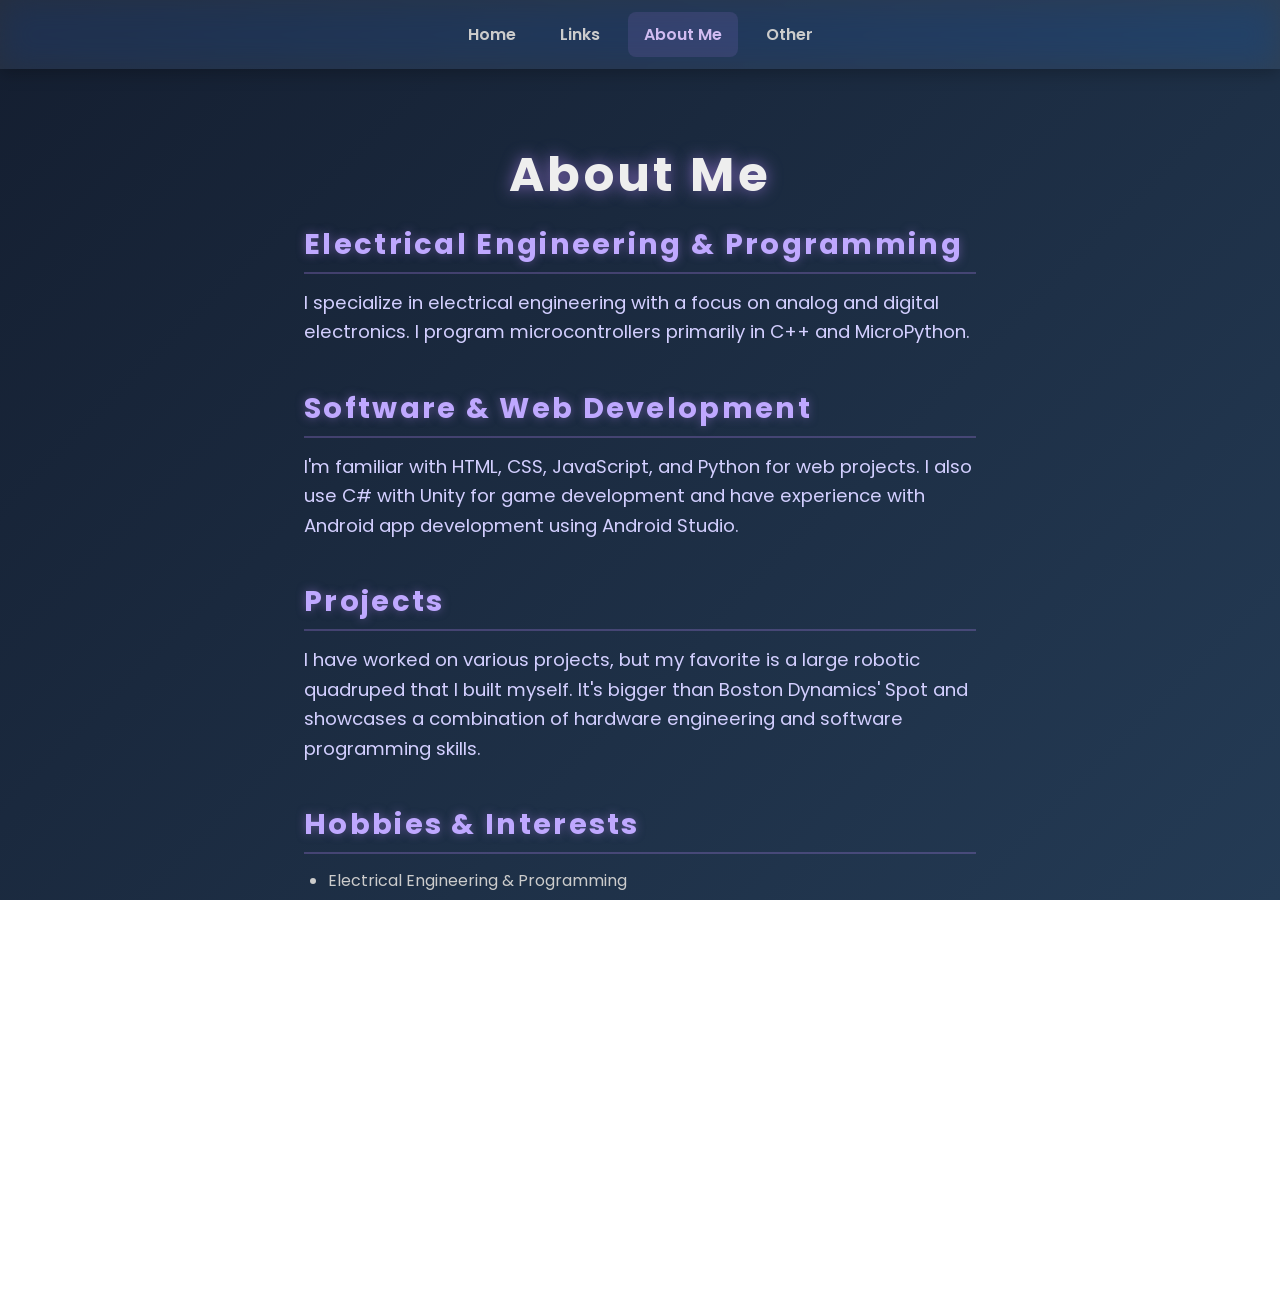
==== about.html @ 30ed4052 "Add files via upload" ====
<!DOCTYPE html>
<html lang="en">
<head>
<meta charset="UTF-8" />
<meta name="viewport" content="width=device-width, initial-scale=1" />
<title>About Me</title>
<style>
@import url('https://fonts.googleapis.com/css2?family=Poppins:wght@400;600&display=swap');
* {
  box-sizing: border-box;
  margin: 0;
  padding: 0;
  user-select: none;
}
html, body {
  height: 100%;
  font-family: 'Poppins', sans-serif;
  background: linear-gradient(135deg, #141e30, #243b55);
  color: #eee;
  overflow-y: auto;
  -webkit-font-smoothing: antialiased;
  -moz-osx-font-smoothing: grayscale;
}
body::-webkit-scrollbar {
  display: none;
}
.navbar {
  position: sticky;
  top: 0;
  padding: 12px 2%;
  background: rgba(255 255 255 / 0.08);
  backdrop-filter: saturate(180%) blur(16px);
  -webkit-backdrop-filter: saturate(180%) blur(16px);
  z-index: 20;
  box-shadow: 0 4px 16px rgb(0 0 0 / 0.25);
  display: flex;
  justify-content: center;
  align-items: center;
}
.navbar a {
  color: #ccc;
  font-weight: 600;
  text-decoration: none;
  padding: 10px 16px;
  margin: 0 6px;
  border-radius: 8px;
  transition: background-color 0.3s ease, color 0.3s ease;
  white-space: nowrap;
  font-size: 1rem;
}
.navbar a:hover {
  background-color: rgba(161, 123, 224, 0.25);
  color: #fff;
  transform: translateY(-2px);
}
.navbar a[href="about.html"] {
  background-color: rgba(161, 123, 224, 0.15);
  color: #d1bcf2;
}
main {
  position: relative;
  z-index: 10;
  max-width: 720px;
  margin: 70px auto 60px auto;
  padding: 0 24px 40px 24px;
  text-align: left;
}
.title {
  font-size: 3rem;
  font-weight: 700;
  letter-spacing: 0.07em;
  margin-bottom: 12px;
  text-shadow: 0 0 16px rgba(161, 123, 224, 0.7);
  text-align: center;
}
section {
  margin-bottom: 40px;
}
h2 {
  font-size: 1.8rem;
  font-weight: 700;
  color: #bfa8ff;
  margin-bottom: 14px;
  letter-spacing: 0.08em;
  text-shadow: 0 0 10px rgba(161, 123, 224, 0.5);
  border-bottom: 2px solid rgba(161, 123, 224, 0.3);
  padding-bottom: 6px;
}
p {
  font-size: 1.15rem;
  font-weight: 400;
  color: #d3cfff;
  line-height: 1.6;
  margin-bottom: 16px;
  user-select: text;
}
ul {
  list-style-type: disc;
  padding-left: 24px;
  margin-bottom: 16px;
  color: #ccc;
  line-height: 1.6;
}
ul li {
  margin-bottom: 8px;
}
.note {
  font-size: 1rem;
  font-weight: 500;
  color: #bbb;
  max-width: 480px;
  margin: 20px auto 0 auto;
  line-height: 1.5;
  text-align: center;
}
a.simple-link {
  font-weight: 700;
  color: #a17be0;
  text-decoration: underline;
  cursor: pointer;
  transition: color 0.3s ease;
}
a.simple-link:hover {
  color: #764ba2;
  text-decoration: none;
}
footer {
  text-align: center;
  font-size: 0.9rem;
  color: rgba(255 255 255 / 0.3);
  margin-bottom: 28px;
  user-select: none;
  font-weight: 400;
}
@media (max-width: 720px) {
  main {
    margin: 60px auto 50px auto;
    padding: 0 16px 30px 16px;
  }
  .title {
    font-size: 2.5rem;
  }
  h2 {
    font-size: 1.5rem;
  }
  p, ul li {
    font-size: 1rem;
  }
}
</style>
</head>
<body>
<nav class="navbar">
  <a href="home.html">Home</a>
  <a href="links.html">Links</a>
  <a href="about.html">About Me</a>
  <a href="other.html">Other</a>
</nav>
<main>
  <div class="title">About Me</div>

  <section>
    <h2>Electrical Engineering & Programming</h2>
    <p>
      I specialize in electrical engineering with a focus on analog and digital electronics.  
      I program microcontrollers primarily in C++ and MicroPython.
    </p>
  </section>

  <section>
    <h2>Software & Web Development</h2>
    <p>
      I'm familiar with HTML, CSS, JavaScript, and Python for web projects.  
      I also use C# with Unity for game development and have experience with Android app development using Android Studio.
    </p>
  </section>

  <section>
    <h2>Projects</h2>
    <p>
      I have worked on various projects, but my favorite is a large robotic quadruped that I built myself.  
      It's bigger than Boston Dynamics' Spot and showcases a combination of hardware engineering and software programming skills.
    </p>
  </section>

  <section>
    <h2>Hobbies & Interests</h2>
    <ul>
      <li>Electrical Engineering & Programming</li>
      <li>Building and upgrading PCs</li>
      <li>Game development with Unity and C#</li>
      <li>Exploring microcontrollers and embedded systems</li>
      <li>Learning new programming languages and tools</li>
      <li>Web development and designing responsive user interfaces</li>
    </ul>
  </section>

  <div class="note">Feel free to explore my <a href="links.html" class="simple-link">Links</a> page for projects, social profiles, and more.</div>
</main>
<footer>Jesus Christ Loves You!</footer>
</body>
</html>
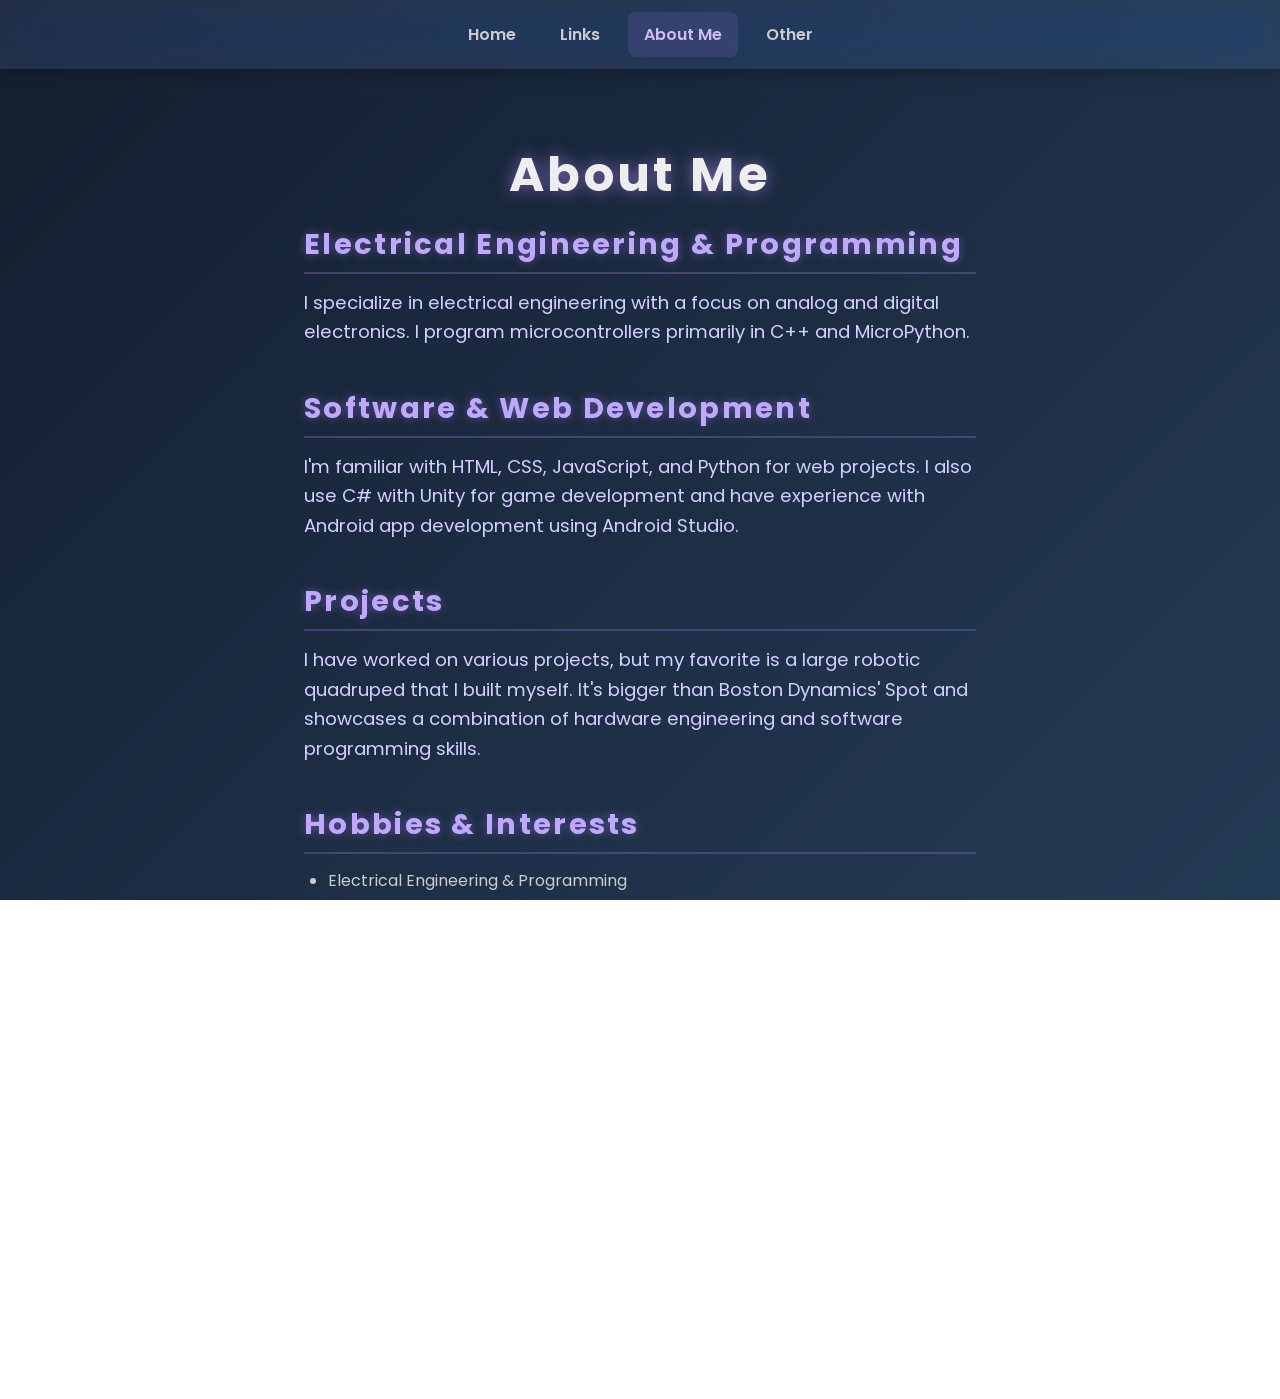
==== commit 6f1000ce: "Update about.html" ====
--- a/about.html
+++ b/about.html
@@ -187,11 +187,14 @@
     <h2>Hobbies & Interests</h2>
     <ul>
       <li>Electrical Engineering & Programming</li>
-      <li>Building and upgrading PCs</li>
+      <li>Circuit design, creation, troubleshooting, and repairing</li>
+      <li>Building and upgrading PCs/computing Systems</li>
       <li>Game development with Unity and C#</li>
       <li>Exploring microcontrollers and embedded systems</li>
       <li>Learning new programming languages and tools</li>
       <li>Web development and designing responsive user interfaces</li>
+      <li>Software Development and Algorithm Design</li>
+      <li>Radio communication and scalable mesh networking</li>
     </ul>
   </section>
 
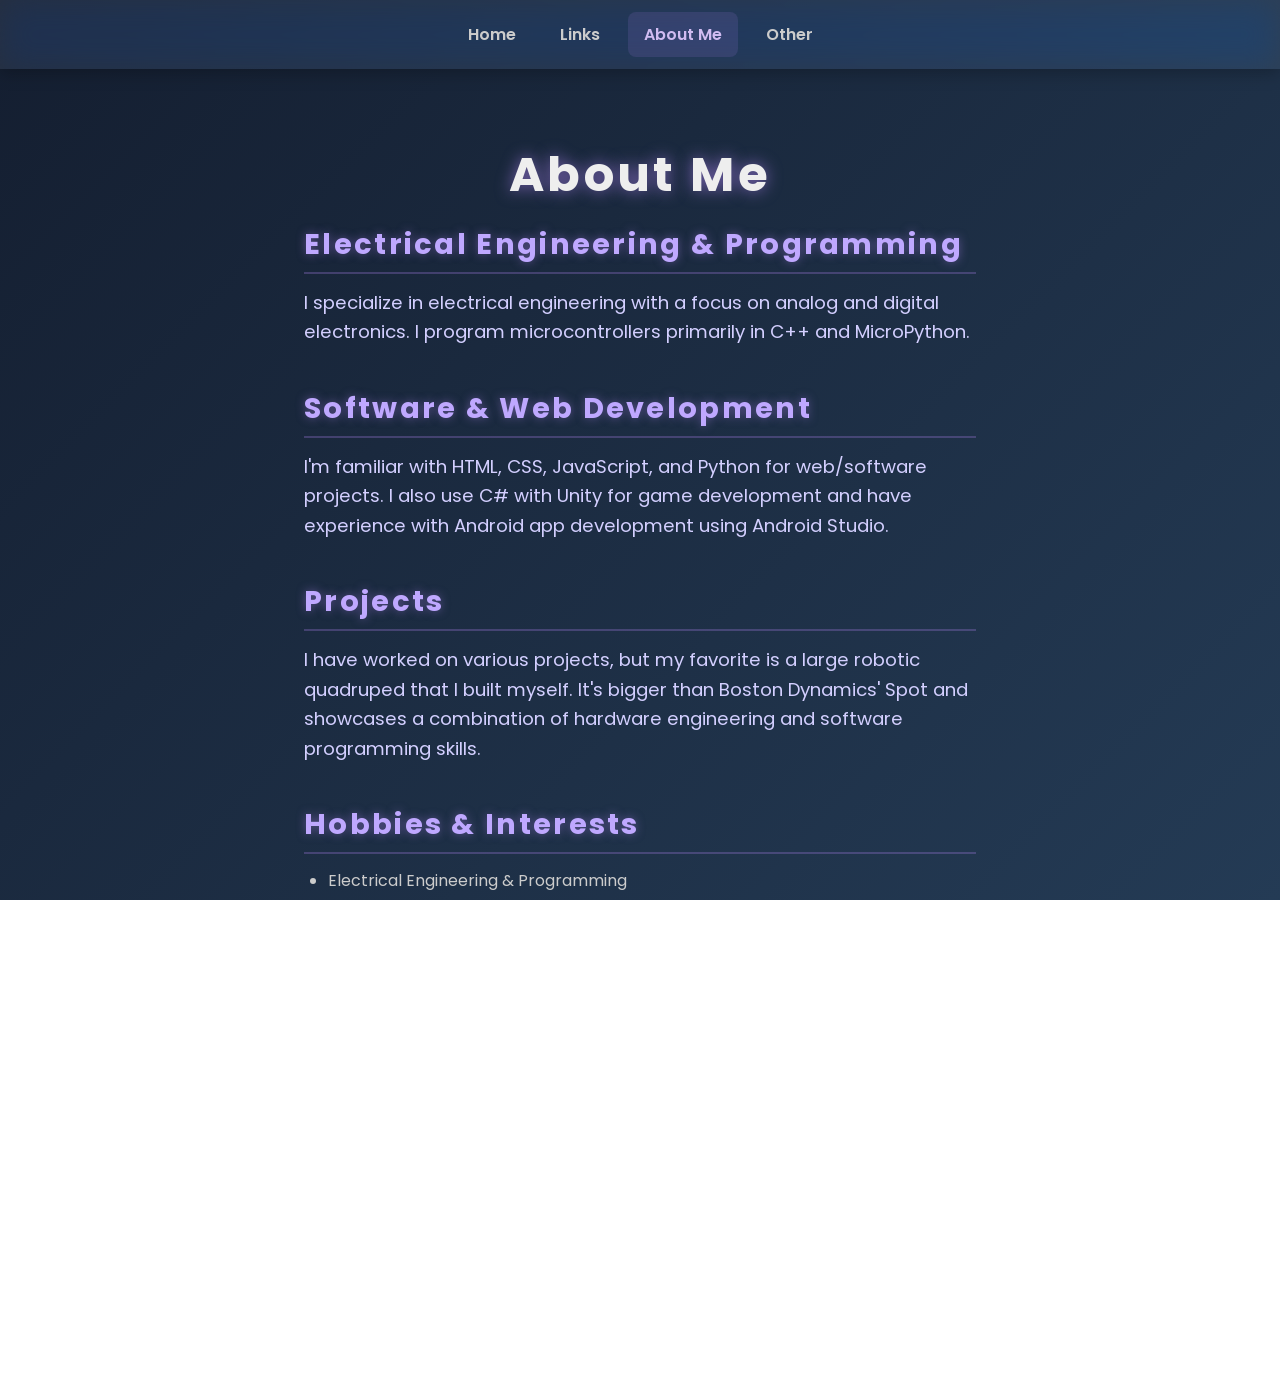
==== commit cab39f5d: "Update about.html" ====
--- a/about.html
+++ b/about.html
@@ -170,7 +170,7 @@
   <section>
     <h2>Software & Web Development</h2>
     <p>
-      I'm familiar with HTML, CSS, JavaScript, and Python for web projects.  
+      I'm familiar with HTML, CSS, JavaScript, and Python for web/software projects.  
       I also use C# with Unity for game development and have experience with Android app development using Android Studio.
     </p>
   </section>
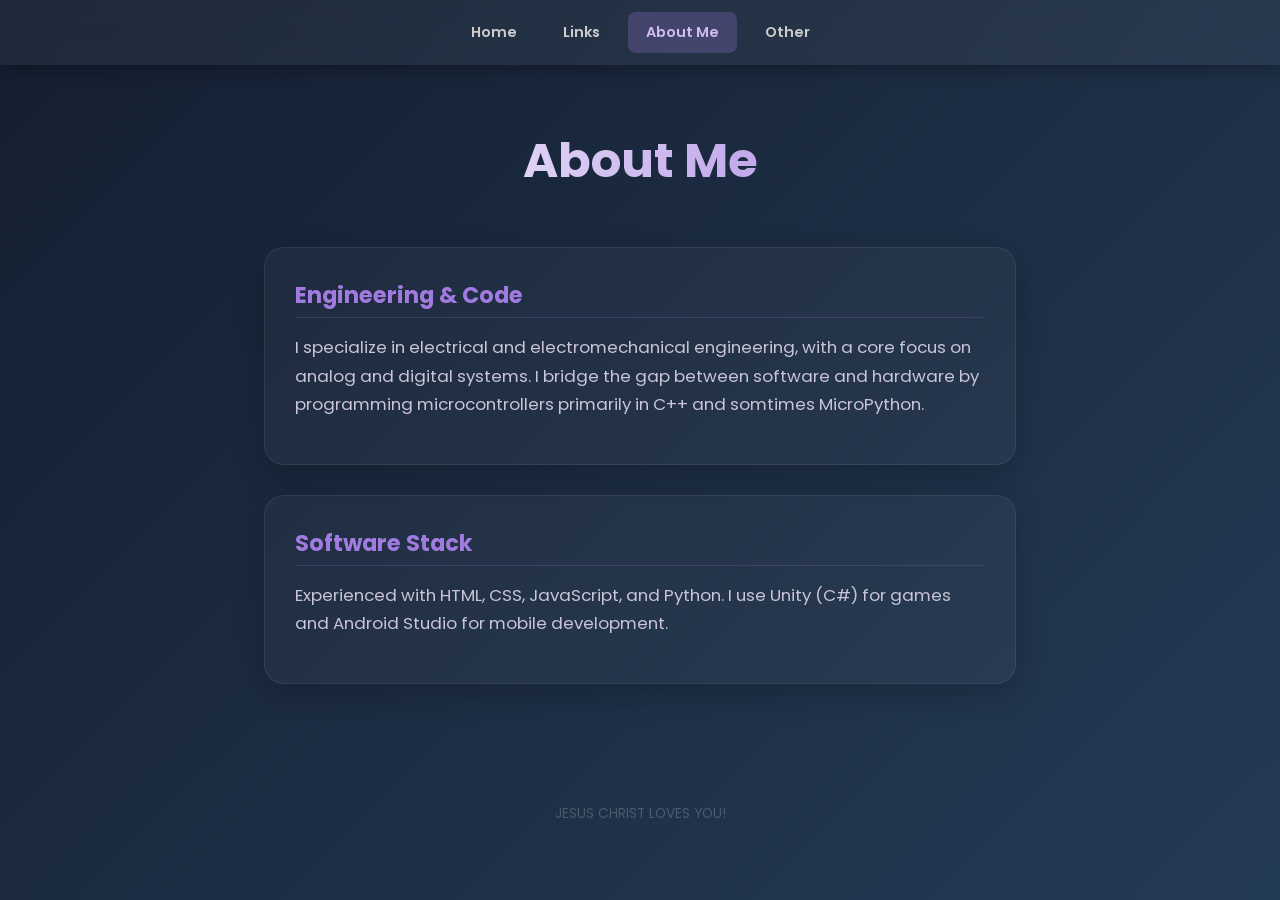
==== commit 8d61b8bd: "Add files via upload" ====
--- a/about.html
+++ b/about.html
@@ -3,203 +3,42 @@
 <head>
 <meta charset="UTF-8" />
 <meta name="viewport" content="width=device-width, initial-scale=1" />
-<title>About Me</title>
+<title>About Me | Evan</title>
 <style>
-@import url('https://fonts.googleapis.com/css2?family=Poppins:wght@400;600&display=swap');
-* {
-  box-sizing: border-box;
-  margin: 0;
-  padding: 0;
-  user-select: none;
-}
-html, body {
-  height: 100%;
-  font-family: 'Poppins', sans-serif;
-  background: linear-gradient(135deg, #141e30, #243b55);
-  color: #eee;
-  overflow-y: auto;
-  -webkit-font-smoothing: antialiased;
-  -moz-osx-font-smoothing: grayscale;
-}
-body::-webkit-scrollbar {
-  display: none;
-}
-.navbar {
-  position: sticky;
-  top: 0;
-  padding: 12px 2%;
-  background: rgba(255 255 255 / 0.08);
-  backdrop-filter: saturate(180%) blur(16px);
-  -webkit-backdrop-filter: saturate(180%) blur(16px);
-  z-index: 20;
-  box-shadow: 0 4px 16px rgb(0 0 0 / 0.25);
-  display: flex;
-  justify-content: center;
-  align-items: center;
-}
-.navbar a {
-  color: #ccc;
-  font-weight: 600;
-  text-decoration: none;
-  padding: 10px 16px;
-  margin: 0 6px;
-  border-radius: 8px;
-  transition: background-color 0.3s ease, color 0.3s ease;
-  white-space: nowrap;
-  font-size: 1rem;
-}
-.navbar a:hover {
-  background-color: rgba(161, 123, 224, 0.25);
-  color: #fff;
-  transform: translateY(-2px);
-}
-.navbar a[href="about.html"] {
-  background-color: rgba(161, 123, 224, 0.15);
-  color: #d1bcf2;
-}
-main {
-  position: relative;
-  z-index: 10;
-  max-width: 720px;
-  margin: 70px auto 60px auto;
-  padding: 0 24px 40px 24px;
-  text-align: left;
-}
-.title {
-  font-size: 3rem;
-  font-weight: 700;
-  letter-spacing: 0.07em;
-  margin-bottom: 12px;
-  text-shadow: 0 0 16px rgba(161, 123, 224, 0.7);
-  text-align: center;
-}
-section {
-  margin-bottom: 40px;
-}
-h2 {
-  font-size: 1.8rem;
-  font-weight: 700;
-  color: #bfa8ff;
-  margin-bottom: 14px;
-  letter-spacing: 0.08em;
-  text-shadow: 0 0 10px rgba(161, 123, 224, 0.5);
-  border-bottom: 2px solid rgba(161, 123, 224, 0.3);
-  padding-bottom: 6px;
-}
-p {
-  font-size: 1.15rem;
-  font-weight: 400;
-  color: #d3cfff;
-  line-height: 1.6;
-  margin-bottom: 16px;
-  user-select: text;
-}
-ul {
-  list-style-type: disc;
-  padding-left: 24px;
-  margin-bottom: 16px;
-  color: #ccc;
-  line-height: 1.6;
-}
-ul li {
-  margin-bottom: 8px;
-}
-.note {
-  font-size: 1rem;
-  font-weight: 500;
-  color: #bbb;
-  max-width: 480px;
-  margin: 20px auto 0 auto;
-  line-height: 1.5;
-  text-align: center;
-}
-a.simple-link {
-  font-weight: 700;
-  color: #a17be0;
-  text-decoration: underline;
-  cursor: pointer;
-  transition: color 0.3s ease;
-}
-a.simple-link:hover {
-  color: #764ba2;
-  text-decoration: none;
-}
-footer {
-  text-align: center;
-  font-size: 0.9rem;
-  color: rgba(255 255 255 / 0.3);
-  margin-bottom: 28px;
-  user-select: none;
-  font-weight: 400;
-}
-@media (max-width: 720px) {
-  main {
-    margin: 60px auto 50px auto;
-    padding: 0 16px 30px 16px;
-  }
-  .title {
-    font-size: 2.5rem;
-  }
-  h2 {
-    font-size: 1.5rem;
-  }
-  p, ul li {
-    font-size: 1rem;
-  }
-}
+@import url('https://fonts.googleapis.com/css2?family=Poppins:wght@400;600;700&display=swap');
+* { box-sizing: border-box; margin: 0; padding: 0; user-select: none; }
+body { font-family: 'Poppins', sans-serif; background: linear-gradient(135deg, #141e30, #243b55); color: #eee; min-height: 100vh; overflow-x: hidden; }
+body::-webkit-scrollbar { width: 6px; }
+body::-webkit-scrollbar-thumb { background: #a17be0; border-radius: 10px; }
+.navbar { position: sticky; top: 0; padding: 12px 2%; background: rgba(255, 255, 255, 0.05); backdrop-filter: blur(16px); z-index: 100; display: flex; justify-content: center; box-shadow: 0 4px 16px rgba(0, 0, 0, 0.3); }
+.navbar a { color: #ccc; font-weight: 600; text-decoration: none; padding: 10px 18px; margin: 0 5px; border-radius: 8px; transition: 0.3s; font-size: 0.9rem; }
+.navbar a:hover { background: rgba(161, 123, 224, 0.2); color: #fff; }
+.navbar a[href="about.html"] { background: rgba(161, 123, 224, 0.25); color: #d1bcf2; }
+main { max-width: 800px; margin: 60px auto; padding: 0 24px; }
+h1 { font-size: 3rem; text-align: center; margin-bottom: 50px; background: linear-gradient(to right, #fff, #a17be0); -webkit-background-clip: text; -webkit-text-fill-color: transparent; }
+.card { background: rgba(255, 255, 255, 0.03); border-radius: 20px; padding: 30px; border: 1px solid rgba(255, 255, 255, 0.08); margin-bottom: 30px; box-shadow: 0 10px 30px rgba(0,0,0,0.2); }
+h2 { color: #a17be0; font-size: 1.4rem; margin-bottom: 15px; border-bottom: 1px solid rgba(161, 123, 224, 0.2); padding-bottom: 5px; }
+p { line-height: 1.7; color: #c9c4d7; font-size: 1.05rem; margin-bottom: 15px; }
+ul { list-style: none; display: grid; grid-template-columns: repeat(auto-fill, minmax(200px, 1fr)); gap: 12px; margin-top: 15px; }
+li { font-size: 0.9rem; color: #eee; display: flex; align-items: center; gap: 8px; background: rgba(255,255,255,0.02); padding: 8px 12px; border-radius: 100px; }
+li::before { content: '▹'; color: #a17be0; font-weight: bold; }
+footer { text-align: center; padding: 60px 0; color: rgba(255,255,255,0.2); font-size: 0.85rem; }
+@media (max-width: 600px) { h1 { font-size: 2.2rem; } ul { grid-template-columns: 1fr; } }
 </style>
 </head>
 <body>
-<nav class="navbar">
-  <a href="home.html">Home</a>
-  <a href="links.html">Links</a>
-  <a href="about.html">About Me</a>
-  <a href="other.html">Other</a>
-</nav>
+<nav class="navbar"><a href="home.html">Home</a><a href="links.html">Links</a><a href="about.html">About Me</a><a href="other.html">Other</a></nav>
 <main>
-  <div class="title">About Me</div>
-
-  <section>
-    <h2>Electrical Engineering & Programming</h2>
-    <p>
-      I specialize in electrical engineering with a focus on analog and digital electronics.  
-      I program microcontrollers primarily in C++ and MicroPython.
-    </p>
-  </section>
-
-  <section>
-    <h2>Software & Web Development</h2>
-    <p>
-      I'm familiar with HTML, CSS, JavaScript, and Python for web/software projects.  
-      I also use C# with Unity for game development and have experience with Android app development using Android Studio.
-    </p>
-  </section>
-
-  <section>
-    <h2>Projects</h2>
-    <p>
-      I have worked on various projects, but my favorite is a large robotic quadruped that I built myself.  
-      It's bigger than Boston Dynamics' Spot and showcases a combination of hardware engineering and software programming skills.
-    </p>
-  </section>
-
-  <section>
-    <h2>Hobbies & Interests</h2>
-    <ul>
-      <li>Electrical Engineering & Programming</li>
-      <li>Circuit design, creation, troubleshooting, and repairing</li>
-      <li>Building and upgrading PCs/computing Systems</li>
-      <li>Game development with Unity and C#</li>
-      <li>Exploring microcontrollers and embedded systems</li>
-      <li>Learning new programming languages and tools</li>
-      <li>Web development and designing responsive user interfaces</li>
-      <li>Software Development and Algorithm Design</li>
-      <li>Radio communication and scalable mesh networking</li>
-    </ul>
-  </section>
-
-  <div class="note">Feel free to explore my <a href="links.html" class="simple-link">Links</a> page for projects, social profiles, and more.</div>
+  <h1>About Me</h1>
+  <div class="card">
+    <h2>Engineering & Code</h2>
+    <p>I specialize in electrical and electromechanical engineering, with a core focus on analog and digital systems. I bridge the gap between software and hardware by programming microcontrollers primarily in C++ and somtimes MicroPython.</p>
+  </div>
+  <div class="card">
+    <h2>Software Stack</h2>
+    <p>Experienced with HTML, CSS, JavaScript, and Python. I use Unity (C#) for games and Android Studio for mobile development.</p>
+  </div>
 </main>
-<footer>Jesus Christ Loves You!</footer>
+<footer>JESUS CHRIST LOVES YOU!</footer>
 </body>
-</html>
+</html>
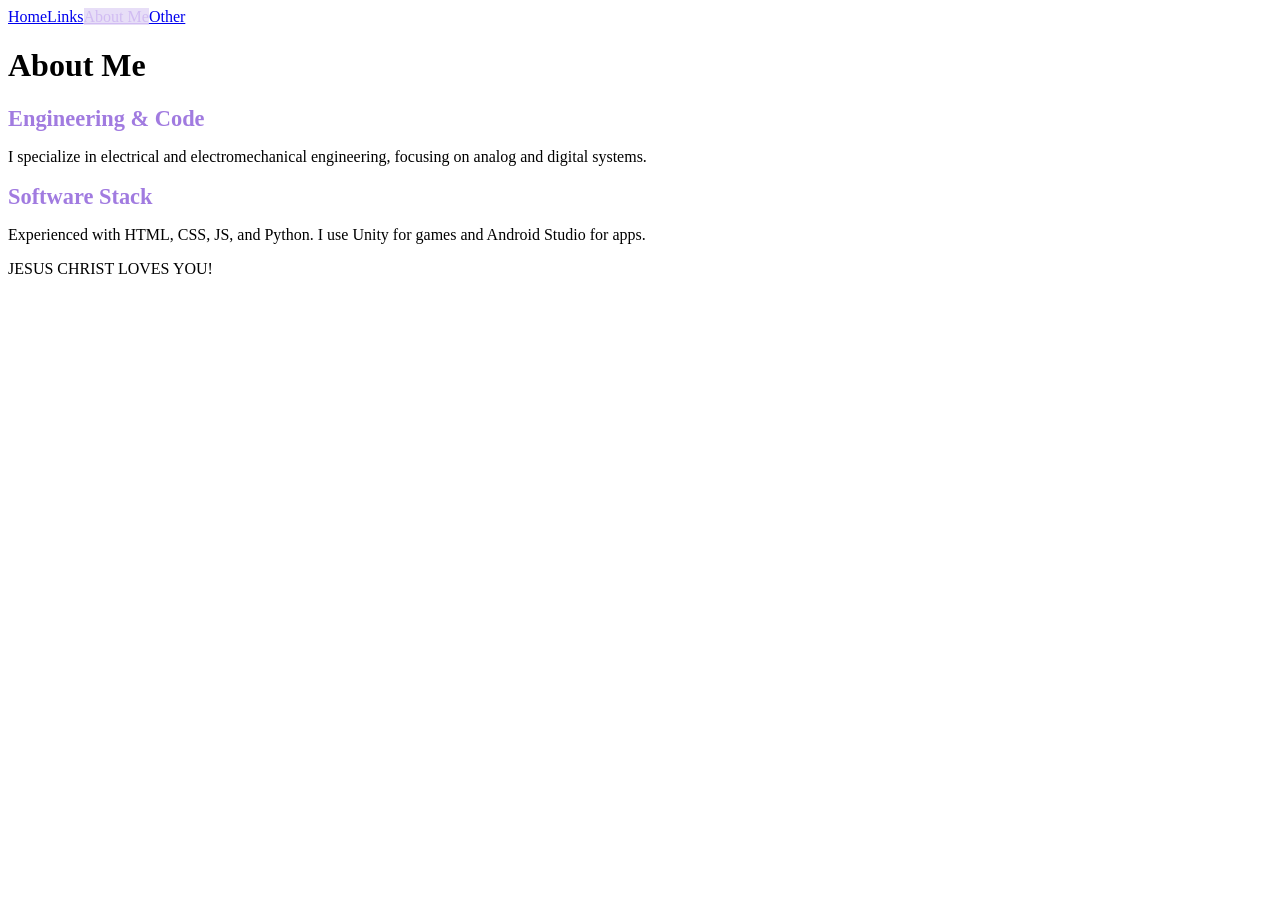
==== commit ce6f4c8f: "Update about.html" ====
--- a/about.html
+++ b/about.html
@@ -1,30 +1,16 @@
 <!DOCTYPE html>
 <html lang="en">
 <head>
-<meta charset="UTF-8" />
-<meta name="viewport" content="width=device-width, initial-scale=1" />
-<title>About Me | Evan</title>
-<style>
-@import url('https://fonts.googleapis.com/css2?family=Poppins:wght@400;600;700&display=swap');
-* { box-sizing: border-box; margin: 0; padding: 0; user-select: none; }
-body { font-family: 'Poppins', sans-serif; background: linear-gradient(135deg, #141e30, #243b55); color: #eee; min-height: 100vh; overflow-x: hidden; }
-body::-webkit-scrollbar { width: 6px; }
-body::-webkit-scrollbar-thumb { background: #a17be0; border-radius: 10px; }
-.navbar { position: sticky; top: 0; padding: 12px 2%; background: rgba(255, 255, 255, 0.05); backdrop-filter: blur(16px); z-index: 100; display: flex; justify-content: center; box-shadow: 0 4px 16px rgba(0, 0, 0, 0.3); }
-.navbar a { color: #ccc; font-weight: 600; text-decoration: none; padding: 10px 18px; margin: 0 5px; border-radius: 8px; transition: 0.3s; font-size: 0.9rem; }
-.navbar a:hover { background: rgba(161, 123, 224, 0.2); color: #fff; }
-.navbar a[href="about.html"] { background: rgba(161, 123, 224, 0.25); color: #d1bcf2; }
-main { max-width: 800px; margin: 60px auto; padding: 0 24px; }
-h1 { font-size: 3rem; text-align: center; margin-bottom: 50px; background: linear-gradient(to right, #fff, #a17be0); -webkit-background-clip: text; -webkit-text-fill-color: transparent; }
-.card { background: rgba(255, 255, 255, 0.03); border-radius: 20px; padding: 30px; border: 1px solid rgba(255, 255, 255, 0.08); margin-bottom: 30px; box-shadow: 0 10px 30px rgba(0,0,0,0.2); }
-h2 { color: #a17be0; font-size: 1.4rem; margin-bottom: 15px; border-bottom: 1px solid rgba(161, 123, 224, 0.2); padding-bottom: 5px; }
-p { line-height: 1.7; color: #c9c4d7; font-size: 1.05rem; margin-bottom: 15px; }
-ul { list-style: none; display: grid; grid-template-columns: repeat(auto-fill, minmax(200px, 1fr)); gap: 12px; margin-top: 15px; }
-li { font-size: 0.9rem; color: #eee; display: flex; align-items: center; gap: 8px; background: rgba(255,255,255,0.02); padding: 8px 12px; border-radius: 100px; }
-li::before { content: '▹'; color: #a17be0; font-weight: bold; }
-footer { text-align: center; padding: 60px 0; color: rgba(255,255,255,0.2); font-size: 0.85rem; }
-@media (max-width: 600px) { h1 { font-size: 2.2rem; } ul { grid-template-columns: 1fr; } }
-</style>
+  <meta charset="UTF-8" />
+  <meta name="viewport" content="width=device-width, initial-scale=1" />
+  <title>About Me | Evan</title>
+  <link rel="stylesheet" href="styles.css" />
+  <style>
+    .navbar a[href="about.html"] { background: rgba(161, 123, 224, 0.25); color: #d1bcf2; }
+    .card:nth-child(2) { animation-delay: 0.2s; }
+    .card:nth-child(3) { animation-delay: 0.4s; }
+    h2 { color: #a17be0; font-size: 1.4rem; margin-bottom: 10px; }
+  </style>
 </head>
 <body>
 <nav class="navbar"><a href="home.html">Home</a><a href="links.html">Links</a><a href="about.html">About Me</a><a href="other.html">Other</a></nav>
@@ -32,13 +18,13 @@
   <h1>About Me</h1>
   <div class="card">
     <h2>Engineering & Code</h2>
-    <p>I specialize in electrical and electromechanical engineering, with a core focus on analog and digital systems. I bridge the gap between software and hardware by programming microcontrollers primarily in C++ and somtimes MicroPython.</p>
+    <p>I specialize in electrical and electromechanical engineering, focusing on analog and digital systems.</p>
   </div>
   <div class="card">
     <h2>Software Stack</h2>
-    <p>Experienced with HTML, CSS, JavaScript, and Python. I use Unity (C#) for games and Android Studio for mobile development.</p>
+    <p>Experienced with HTML, CSS, JS, and Python. I use Unity for games and Android Studio for apps.</p>
   </div>
 </main>
 <footer>JESUS CHRIST LOVES YOU!</footer>
 </body>
-</html>+</html>
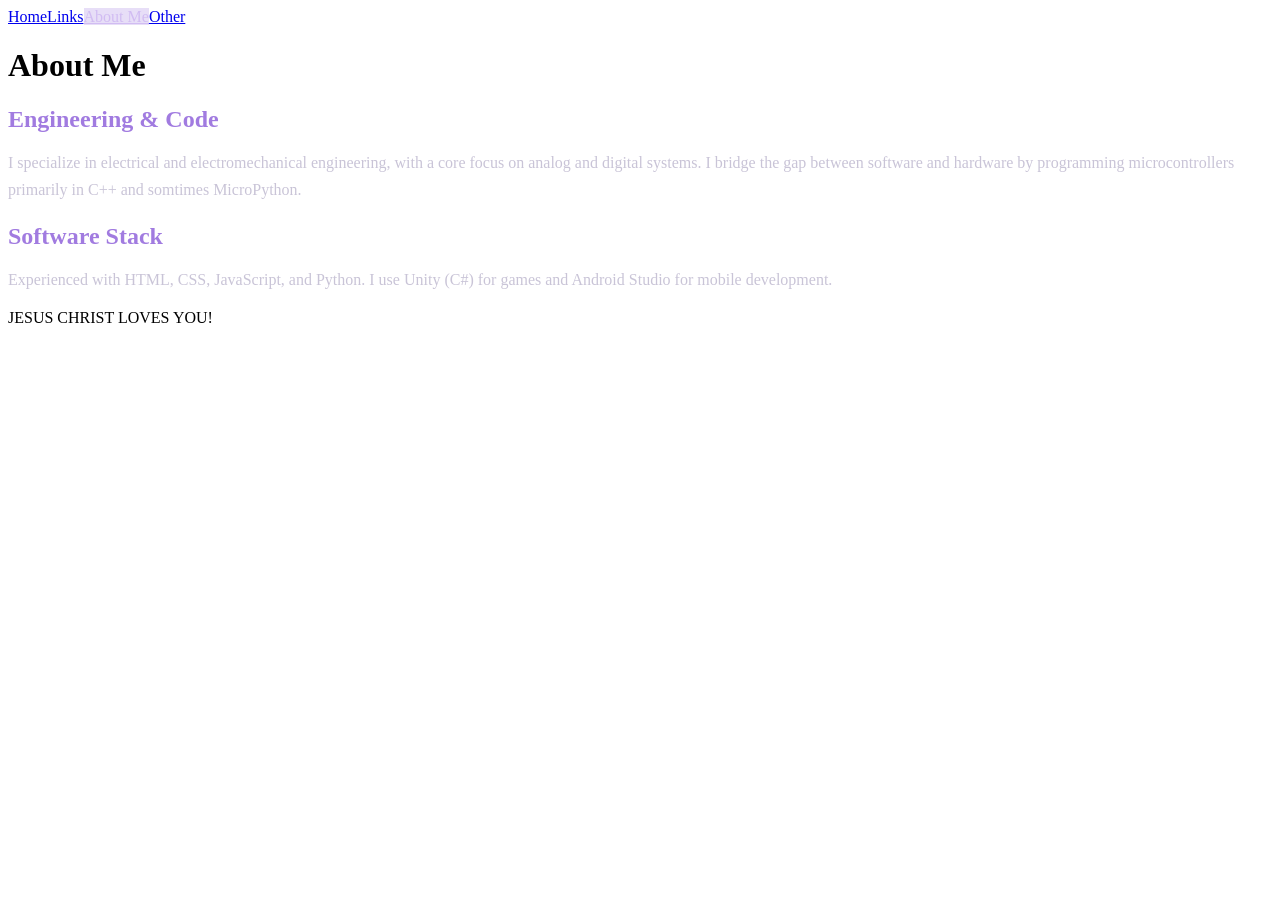
==== commit d930149b: "Update about.html" ====
--- a/about.html
+++ b/about.html
@@ -5,24 +5,19 @@
   <meta name="viewport" content="width=device-width, initial-scale=1" />
   <title>About Me | Evan</title>
   <link rel="stylesheet" href="styles.css" />
-  <style>
-    .navbar a[href="about.html"] { background: rgba(161, 123, 224, 0.25); color: #d1bcf2; }
-    .card:nth-child(2) { animation-delay: 0.2s; }
-    .card:nth-child(3) { animation-delay: 0.4s; }
-    h2 { color: #a17be0; font-size: 1.4rem; margin-bottom: 10px; }
-  </style>
+  <style>.navbar a[href="about.html"] { background: rgba(161, 123, 224, 0.25); color: #d1bcf2; }</style>
 </head>
 <body>
 <nav class="navbar"><a href="home.html">Home</a><a href="links.html">Links</a><a href="about.html">About Me</a><a href="other.html">Other</a></nav>
 <main>
   <h1>About Me</h1>
-  <div class="card">
-    <h2>Engineering & Code</h2>
-    <p>I specialize in electrical and electromechanical engineering, focusing on analog and digital systems.</p>
+  <div class="card" style="animation-delay: 0.2s;">
+    <h2 style="color: #a17be0; margin-bottom: 15px;">Engineering & Code</h2>
+    <p style="line-height: 1.7; color: #c9c4d7;">I specialize in electrical and electromechanical engineering, with a core focus on analog and digital systems. I bridge the gap between software and hardware by programming microcontrollers primarily in C++ and somtimes MicroPython.</p>
   </div>
-  <div class="card">
-    <h2>Software Stack</h2>
-    <p>Experienced with HTML, CSS, JS, and Python. I use Unity for games and Android Studio for apps.</p>
+  <div class="card" style="animation-delay: 0.4s;">
+    <h2 style="color: #a17be0; margin-bottom: 15px;">Software Stack</h2>
+    <p style="line-height: 1.7; color: #c9c4d7;">Experienced with HTML, CSS, JavaScript, and Python. I use Unity (C#) for games and Android Studio for mobile development.</p>
   </div>
 </main>
 <footer>JESUS CHRIST LOVES YOU!</footer>
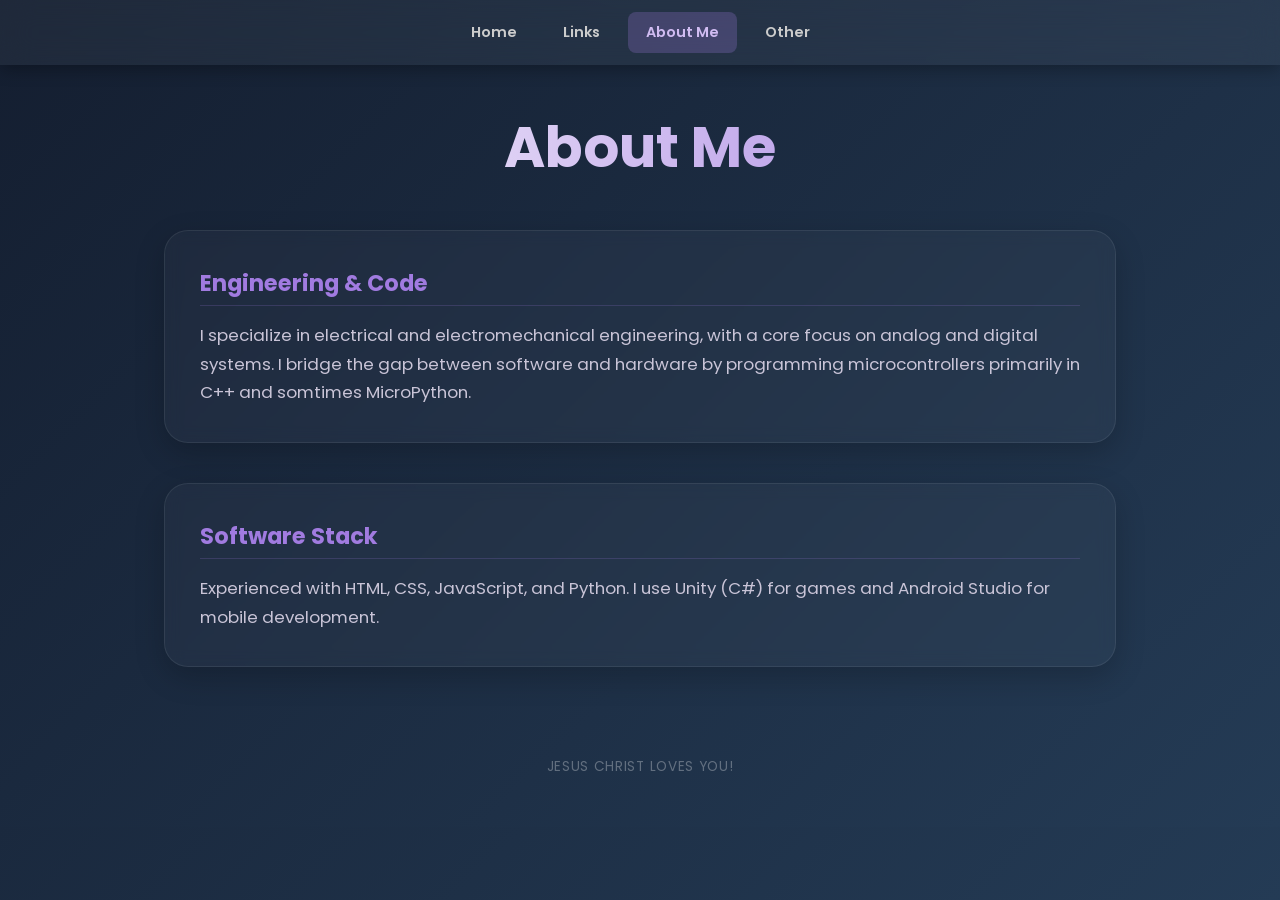
==== commit 648b1679: "Update about.html" ====
--- a/about.html
+++ b/about.html
@@ -4,20 +4,33 @@
   <meta charset="UTF-8" />
   <meta name="viewport" content="width=device-width, initial-scale=1" />
   <title>About Me | Evan</title>
-  <link rel="stylesheet" href="styles.css" />
-  <style>.navbar a[href="about.html"] { background: rgba(161, 123, 224, 0.25); color: #d1bcf2; }</style>
+  <link rel="stylesheet" href="styles.css">
+  <style>
+    .navbar a[href="about.html"] { background: rgba(161, 123, 224, 0.25); color: #d1bcf2; }
+    h2 { color: #a17be0; font-size: 1.4rem; margin-bottom: 15px; border-bottom: 1px solid rgba(161, 123, 224, 0.2); padding-bottom: 5px; }
+    p { line-height: 1.7; color: #c9c4d7; font-size: 1.05rem; }
+    .bubble-card:nth-child(2) { animation: fadeInUp 0.8s ease both 0.2s; }
+    .bubble-card:nth-child(3) { animation: fadeInUp 0.8s ease both 0.4s; }
+  </style>
 </head>
 <body>
-<nav class="navbar"><a href="home.html">Home</a><a href="links.html">Links</a><a href="about.html">About Me</a><a href="other.html">Other</a></nav>
+<nav class="navbar">
+  <a href="home.html">Home</a>
+  <a href="links.html">Links</a>
+  <a href="about.html">About Me</a>
+  <a href="other.html">Other</a>
+</nav>
 <main>
-  <h1>About Me</h1>
-  <div class="card" style="animation-delay: 0.2s;">
-    <h2 style="color: #a17be0; margin-bottom: 15px;">Engineering & Code</h2>
-    <p style="line-height: 1.7; color: #c9c4d7;">I specialize in electrical and electromechanical engineering, with a core focus on analog and digital systems. I bridge the gap between software and hardware by programming microcontrollers primarily in C++ and somtimes MicroPython.</p>
+  <h1 class="page-title">About Me</h1>
+  
+  <div class="bubble-card">
+    <h2>Engineering & Code</h2>
+    <p>I specialize in electrical and electromechanical engineering, with a core focus on analog and digital systems. I bridge the gap between software and hardware by programming microcontrollers primarily in C++ and somtimes MicroPython.</p>
   </div>
-  <div class="card" style="animation-delay: 0.4s;">
-    <h2 style="color: #a17be0; margin-bottom: 15px;">Software Stack</h2>
-    <p style="line-height: 1.7; color: #c9c4d7;">Experienced with HTML, CSS, JavaScript, and Python. I use Unity (C#) for games and Android Studio for mobile development.</p>
+  
+  <div class="bubble-card">
+    <h2>Software Stack</h2>
+    <p>Experienced with HTML, CSS, JavaScript, and Python. I use Unity (C#) for games and Android Studio for mobile development.</p>
   </div>
 </main>
 <footer>JESUS CHRIST LOVES YOU!</footer>
--- a/styles.css
+++ b/styles.css
@@ -0,0 +1,126 @@
+@import url('https://fonts.googleapis.com/css2?family=Poppins:wght@400;600;700&display=swap');
+
+* {
+  box-sizing: border-box;
+  margin: 0;
+  padding: 0;
+  user-select: none;
+}
+
+/* --- SMOOTH ANIMATIONS --- */
+@keyframes glowPulse {
+  0% { text-shadow: 0 0 10px rgba(161, 123, 224, 0.2); filter: brightness(1); }
+  50% { text-shadow: 0 0 25px rgba(161, 123, 224, 0.6), 0 0 10px rgba(255, 255, 255, 0.3); filter: brightness(1.2); }
+  100% { text-shadow: 0 0 10px rgba(161, 123, 224, 0.2); filter: brightness(1); }
+}
+
+@keyframes fadeInUp {
+  from { opacity: 0; transform: translate3d(0, 30px, 0); }
+  to { opacity: 1; transform: translate3d(0, 0, 0); }
+}
+
+@keyframes float {
+  0%, 100% { transform: translate3d(0, 0, 0); }
+  50% { transform: translate3d(0, -10px, 0); }
+}
+
+@keyframes slideInDown {
+  from { opacity: 0; transform: translate3d(0, -20px, 0); }
+  to { opacity: 1; transform: translate3d(0, 0, 0); }
+}
+
+html, body {
+  min-height: 100%;
+  font-family: 'Poppins', sans-serif;
+  background: linear-gradient(135deg, #141e30, #243b55);
+  color: #eee;
+  overflow-x: hidden;
+  -webkit-font-smoothing: antialiased;
+}
+
+body::-webkit-scrollbar { width: 6px; }
+body::-webkit-scrollbar-track { background: #141e30; }
+body::-webkit-scrollbar-thumb { background: #a17be0; border-radius: 10px; }
+
+/* Navbar */
+.navbar {
+  position: sticky;
+  top: 0;
+  padding: 12px 2%;
+  background: rgba(255, 255, 255, 0.05);
+  backdrop-filter: blur(16px);
+  -webkit-backdrop-filter: blur(16px);
+  z-index: 100;
+  box-shadow: 0 4px 16px rgba(0, 0, 0, 0.3);
+  display: flex;
+  justify-content: center;
+  animation: slideInDown 0.6s ease-out both;
+}
+
+.navbar a {
+  color: #ccc;
+  font-weight: 600;
+  text-decoration: none;
+  padding: 10px 18px;
+  margin: 0 5px;
+  border-radius: 8px;
+  transition: 0.3s ease;
+  font-size: 0.9rem;
+}
+
+.navbar a:hover {
+  background: rgba(161, 123, 224, 0.2);
+  color: #fff;
+  transform: translate3d(0, -2px, 0);
+}
+
+main {
+  max-width: 1000px;
+  margin: 40px auto;
+  padding: 0 24px;
+}
+
+/* Page Titles */
+h1.page-title {
+  font-size: clamp(2.5rem, 8vw, 3.5rem);
+  text-align: center;
+  margin-bottom: 40px;
+  background: linear-gradient(to right, #fff, #a17be0);
+  -webkit-background-clip: text;
+  -webkit-text-fill-color: transparent;
+  animation: fadeInUp 0.8s ease both;
+}
+
+/* Generic Card Styles (Rounded & Glassy) */
+.bubble-card {
+  position: relative;
+  background: rgba(255, 255, 255, 0.03);
+  border-radius: 24px;
+  border: 1px solid rgba(255, 255, 255, 0.08);
+  box-shadow: 0 10px 30px rgba(0,0,0,0.2);
+  margin-bottom: 40px;
+  backdrop-filter: blur(8px);
+  padding: 35px;
+  transition: transform 0.4s cubic-bezier(0.4, 0, 0.2, 1), border-color 0.4s ease;
+  will-change: transform;
+}
+
+.bubble-card:hover {
+  transform: translate3d(0, -8px, 0);
+  border-color: rgba(161, 123, 224, 0.4);
+  background: rgba(255, 255, 255, 0.05);
+}
+
+.float-wrapper {
+  animation: float 6s ease-in-out infinite;
+  will-change: transform;
+}
+
+footer {
+  text-align: center;
+  padding: 50px 0;
+  font-size: 0.85rem;
+  color: rgba(255, 255, 255, 0.3);
+  letter-spacing: 0.05em;
+  animation: fadeInUp 1s ease both 1s;
+}
